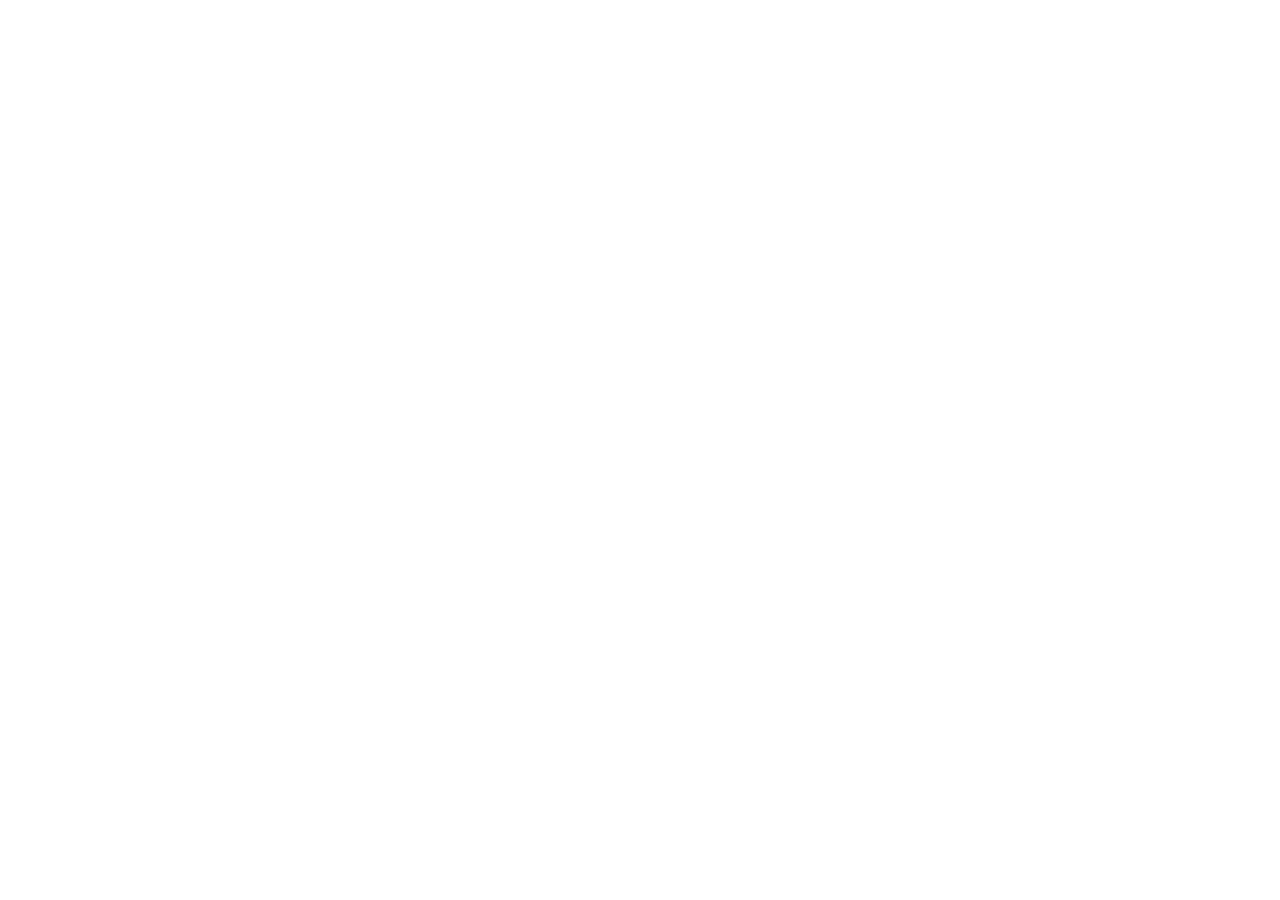
==== Facebook.html @ ac8186aa "index-page-update" ====
<!DOCTYPE html>
<html lang="en">
<head>
    <meta charset="UTF-8">
    <meta name="viewport" content="width=device-width, initial-scale=1.0">
    <title>facebook</title>
</head>
<body>
    
</body>
</html>
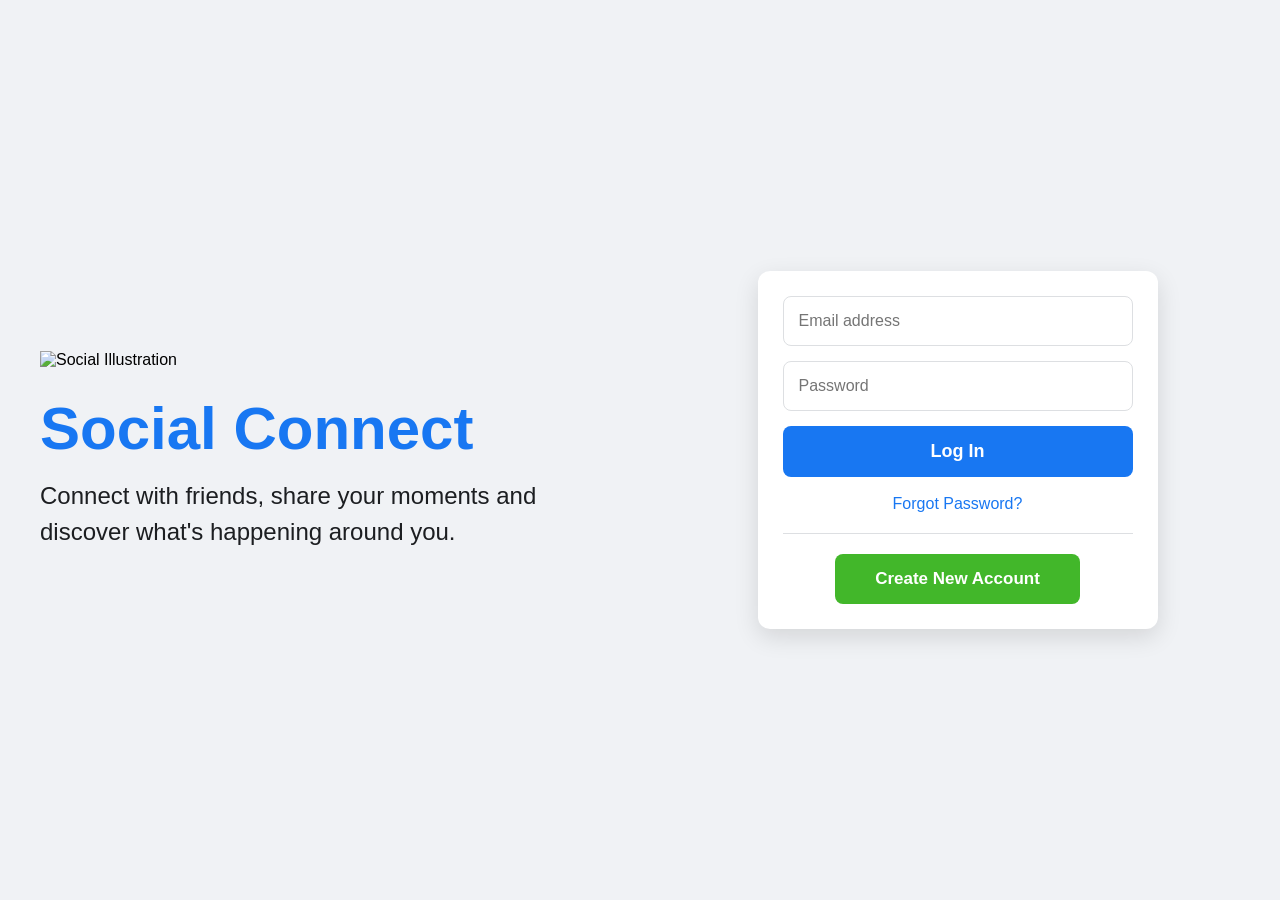
==== commit 56037625: "updations" ====
--- a/Facebook.html
+++ b/Facebook.html
@@ -1,11 +1,39 @@
-<!DOCTYPE html>
+<!doctype html>
 <html lang="en">
-<head>
-    <meta charset="UTF-8">
-    <meta name="viewport" content="width=device-width, initial-scale=1.0">
-    <title>facebook</title>
-</head>
-<body>
-    
-</body>
-</html>+  <head>
+    <meta charset="UTF-8" />
+    <meta name="viewport" content="width=device-width, initial-scale=1.0" />
+    <title>Social Connect</title>
+    <link rel="stylesheet" href="assets/css/facebook.css"
+  </head>
+  <body>
+    <div class="container">
+      <div class="left">
+        <img src="images/social-illustration.png" alt="Social Illustration" />
+
+        <h1>Social Connect</h1>
+
+        <p>
+          Connect with friends, share your moments and discover what's happening
+          around you.
+        </p>
+      </div>
+
+      <div class="right">
+        <form class="login-box">
+          <input type="email" placeholder="Email address" required />
+
+          <input type="password" placeholder="Password" required />
+
+          <button class="login-btn">Log In</button>
+
+          <a href="#">Forgot Password?</a>
+
+          <hr />
+
+          <button type="button" class="create-btn">Create New Account</button>
+        </form>
+      </div>
+    </div>
+  </body>
+</html>
--- a/assets/css/facebook.css
+++ b/assets/css/facebook.css
@@ -0,0 +1,180 @@
+* {
+  margin: 0;
+  padding: 0;
+  box-sizing: border-box;
+}
+@import url("https://fonts.googleapis.com/css2?family=Poppins:wght@300;400;500;600;700&display=swap");
+
+* {
+  margin: 0;
+  padding: 0;
+  box-sizing: border-box;
+}
+
+body {
+  font-family: "Poppins", sans-serif;
+  background: #f0f2f5;
+  min-height: 100vh;
+  display: flex;
+  justify-content: center;
+  align-items: center;
+  padding: 20px;
+}
+
+.container {
+  width: 100%;
+  max-width: 1200px;
+  display: flex;
+  justify-content: space-between;
+  align-items: center;
+  gap: 70px;
+}
+
+.left {
+  flex: 1;
+}
+
+.left img {
+  width: 100%;
+  max-width: 450px;
+  display: block;
+  margin-bottom: 25px;
+}
+
+.left h1 {
+  color: #1877f2;
+  font-size: 60px;
+  font-weight: 700;
+  margin-bottom: 15px;
+}
+
+.left p {
+  font-size: 24px;
+  color: #1c1e21;
+  line-height: 1.5;
+  max-width: 500px;
+}
+
+.right {
+  flex: 1;
+  display: flex;
+  justify-content: center;
+}
+
+.login-box {
+  width: 100%;
+  max-width: 400px;
+  background: #fff;
+  padding: 25px;
+  border-radius: 12px;
+  box-shadow: 0 8px 25px rgba(0, 0, 0, 0.12);
+}
+
+.login-box input {
+  width: 100%;
+  padding: 15px;
+  border: 1px solid #dddfe2;
+  border-radius: 8px;
+  margin-bottom: 15px;
+  font-size: 16px;
+  outline: none;
+  transition: 0.3s;
+}
+
+.login-box input:focus {
+  border-color: #1877f2;
+  box-shadow: 0 0 0 3px rgba(24, 119, 242, 0.15);
+}
+
+.login-btn {
+  width: 100%;
+  padding: 15px;
+  background: #1877f2;
+  color: #fff;
+  border: none;
+  border-radius: 8px;
+  font-size: 18px;
+  font-weight: 600;
+  cursor: pointer;
+  transition: 0.3s;
+}
+
+.login-btn:hover {
+  background: #166fe5;
+}
+
+.login-box a {
+  display: block;
+  text-align: center;
+  text-decoration: none;
+  color: #1877f2;
+  margin: 18px 0;
+}
+
+.login-box a:hover {
+  text-decoration: underline;
+}
+
+.login-box hr {
+  border: none;
+  border-top: 1px solid #dddfe2;
+  margin: 20px 0;
+}
+
+.create-btn {
+  display: block;
+  width: 70%;
+  margin: auto;
+  padding: 15px;
+  background: #42b72a;
+  color: #fff;
+  border: none;
+  border-radius: 8px;
+  font-size: 17px;
+  font-weight: 600;
+  cursor: pointer;
+  transition: 0.3s;
+}
+
+.create-btn:hover {
+  background: #36a420;
+}
+
+@media (max-width: 900px) {
+  .container {
+    flex-direction: column;
+    text-align: center;
+  }
+
+  .left img {
+    margin: auto;
+    margin-bottom: 20px;
+  }
+
+  .left h1 {
+    font-size: 48px;
+  }
+
+  .left p {
+    font-size: 20px;
+    margin: auto;
+  }
+
+  .create-btn {
+    width: 100%;
+  }
+}
+
+@media (max-width: 500px) {
+  .left h1 {
+    font-size: 38px;
+  }
+
+  .left p {
+    font-size: 18px;
+  }
+
+  .login-box {
+    padding: 20px;
+  }
+}
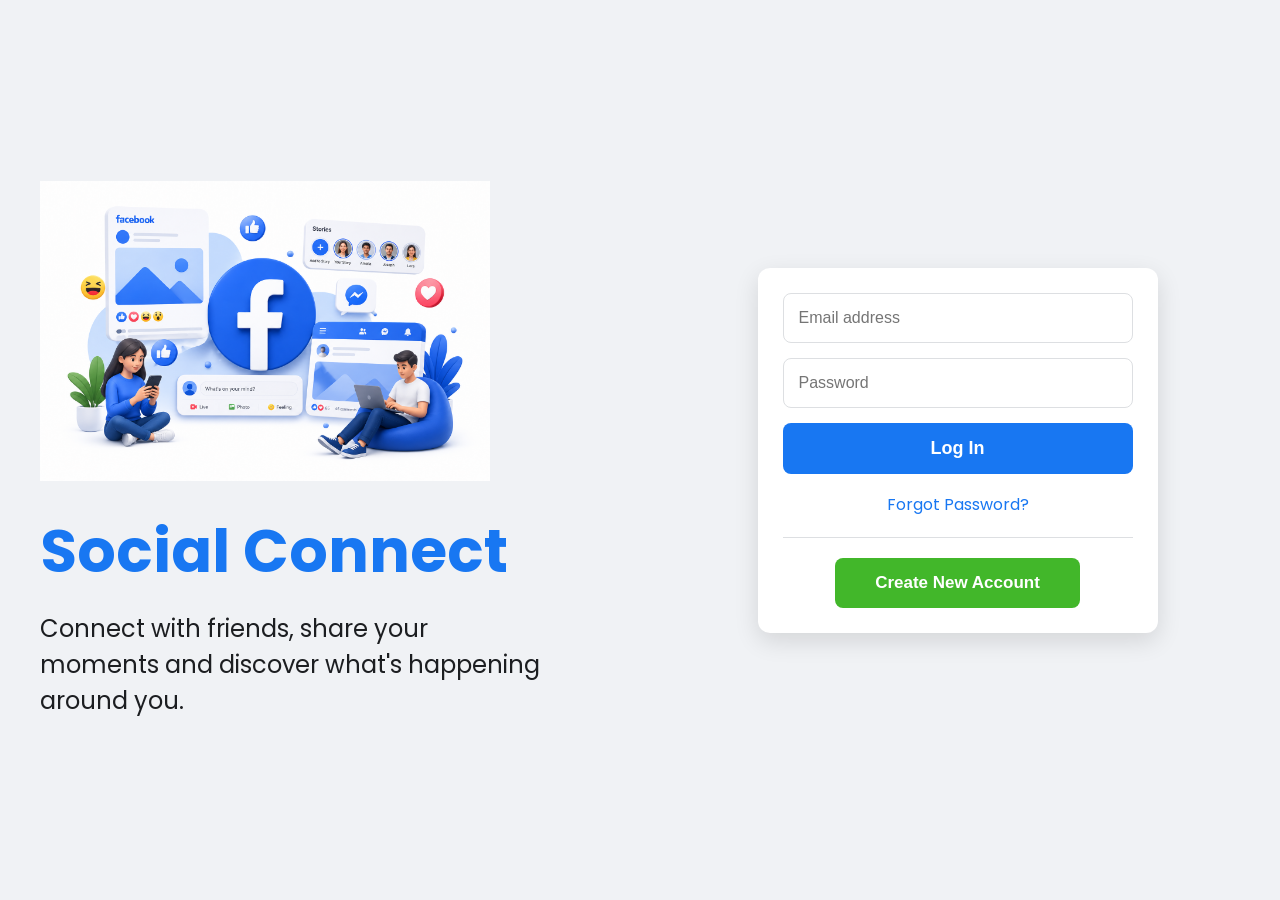
==== commit 1b000d93: "index project" ====
--- a/Facebook.html
+++ b/Facebook.html
@@ -1,15 +1,15 @@
-<!doctype html>
+<!DOCTYPE html>
 <html lang="en">
   <head>
     <meta charset="UTF-8" />
     <meta name="viewport" content="width=device-width, initial-scale=1.0" />
     <title>Social Connect</title>
-    <link rel="stylesheet" href="assets/css/facebook.css"
-  </head>
+    <link rel="stylesheet"
+    href="assets/css/facebook.css"
   <body>
     <div class="container">
       <div class="left">
-        <img src="images/social-illustration.png" alt="Social Illustration" />
+        <img src="assets/images/facebook.png.png" alt="Social Illustration" />
 
         <h1>Social Connect</h1>
 
@@ -36,4 +36,4 @@
       </div>
     </div>
   </body>
-</html>
+</html>
--- a/assets/css/facebook.css
+++ b/assets/css/facebook.css
@@ -1,8 +1,3 @@
-* {
-  margin: 0;
-  padding: 0;
-  box-sizing: border-box;
-}
 @import url("https://fonts.googleapis.com/css2?family=Poppins:wght@300;400;500;600;700&display=swap");
 
 * {
